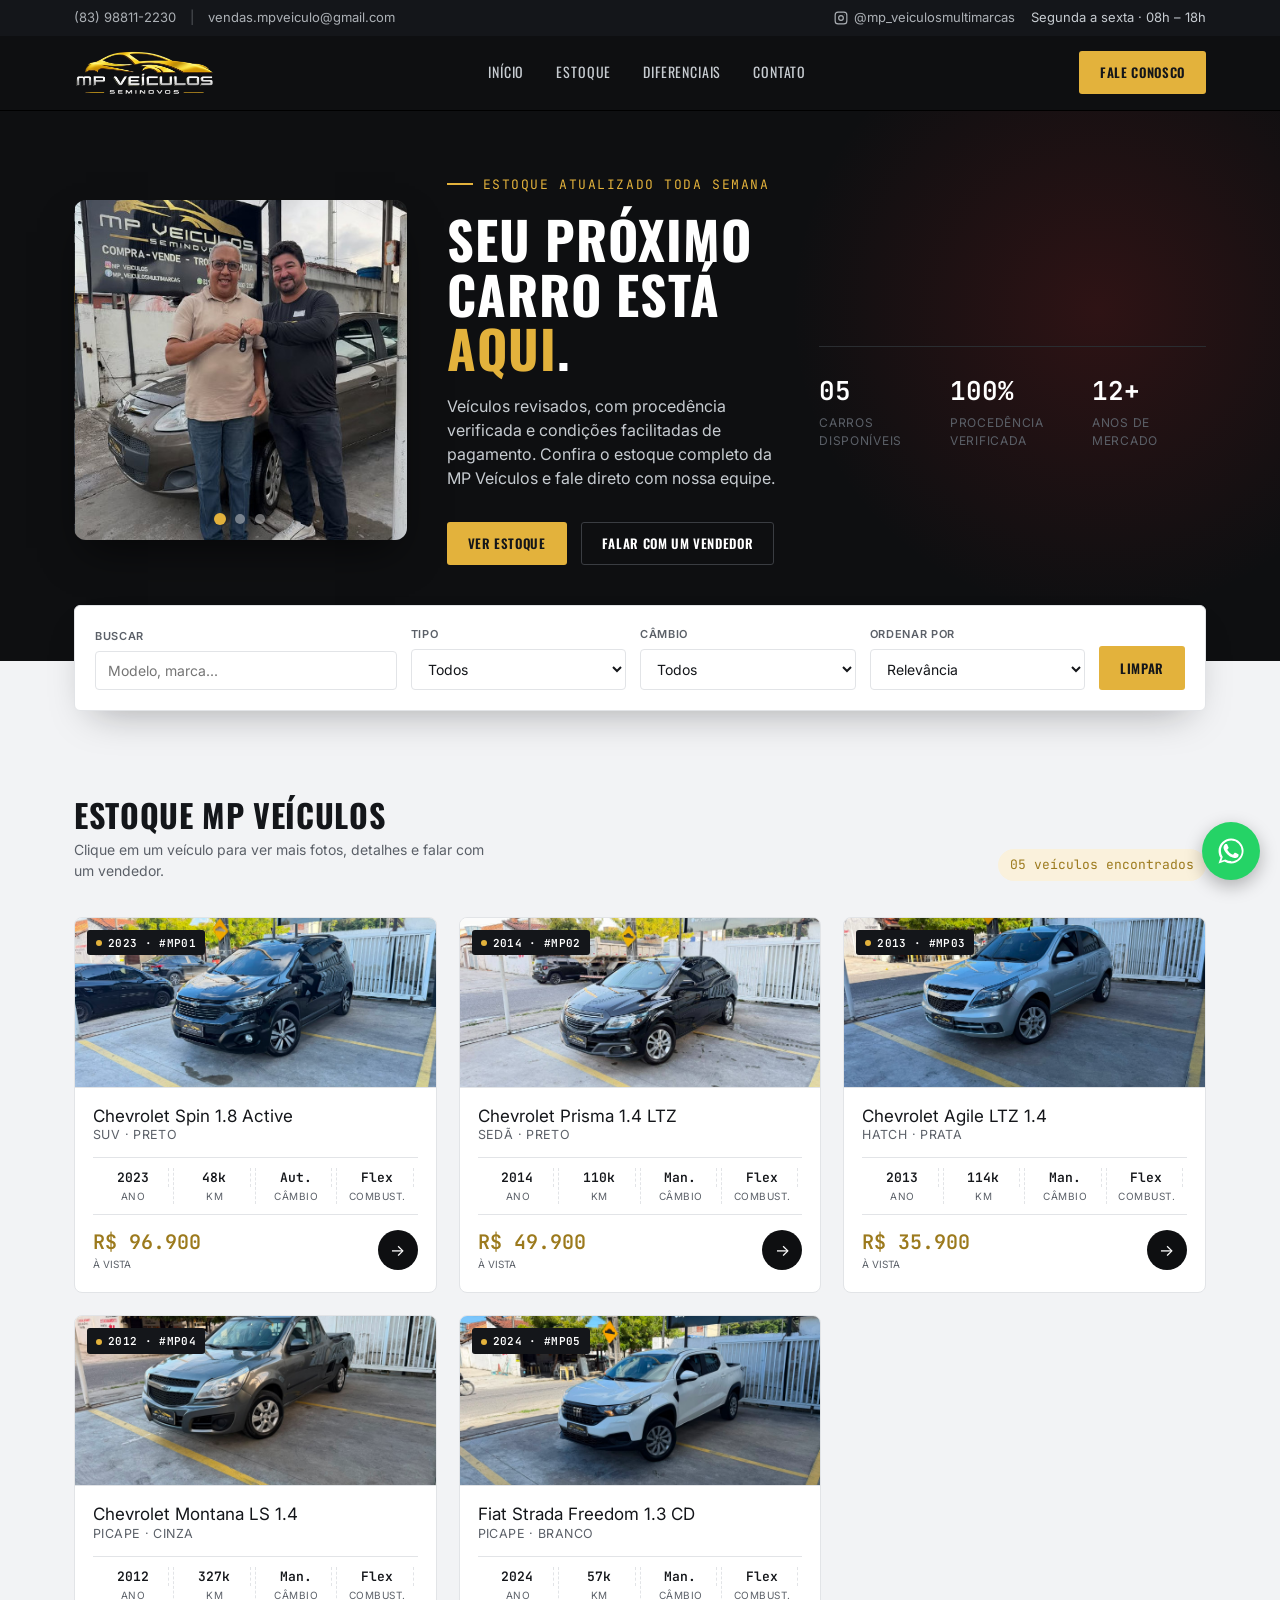
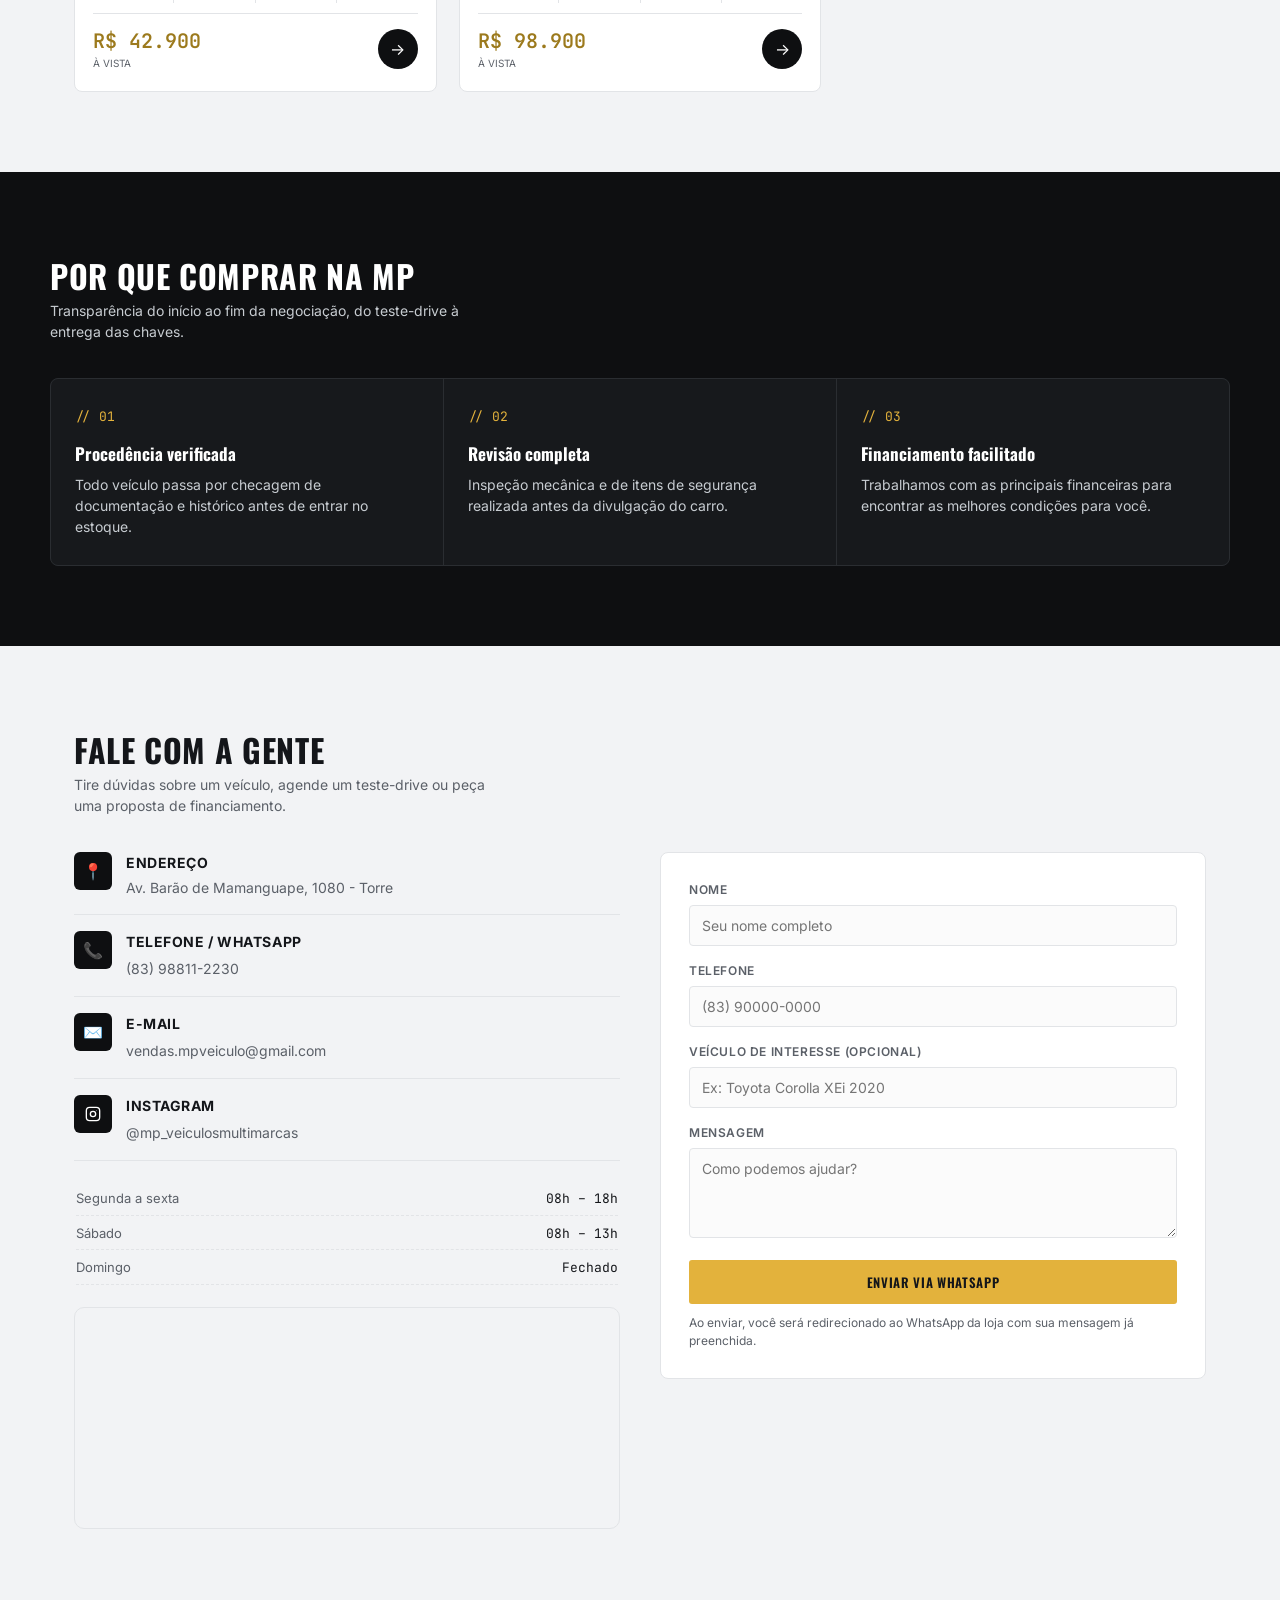
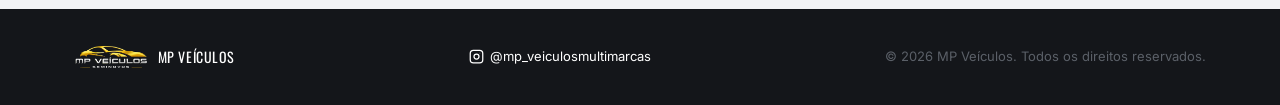
==== index.html @ f2f14b1c "Add files via upload" ====
<!DOCTYPE html>
<html lang="pt-BR">
<head>
<meta charset="UTF-8">
<meta name="viewport" content="width=device-width, initial-scale=1.0">
<title>MP Veículos — Seminovos com procedência</title>
<meta name="description" content="Catálogo de veículos seminovos da MP Veículos. Carros revisados, com procedência verificada e condições facilitadas de pagamento.">
<meta property="og:title" content="MP Veículos — Seminovos com procedência">
<meta property="og:description" content="Confira o estoque de veículos seminovos da MP Veículos e fale direto com nossa equipe.">
<meta property="og:image" content="assets/logo.jpeg">
<meta property="og:type" content="website">
<link rel="icon" type="image/png" href="assets/logo.png">
<link rel="preconnect" href="https://fonts.googleapis.com">
<link rel="preconnect" href="https://fonts.gstatic.com" crossorigin>
<link href="https://fonts.googleapis.com/css2?family=Oswald:wght@500;600;700&family=Inter:wght@400;500;600&family=JetBrains+Mono:wght@500;600&display=swap" rel="stylesheet">
<link rel="stylesheet" href="assets/css/styles.css">
</head>
<body>

<div class="topbar">
  <div class="wrap">
    <div>
      <a id="topPhone" href="#"></a>
      <span class="sep">|</span>
      <a id="topEmail" href="#"></a>
    </div>
    <div style="display:flex; align-items:center; gap:16px;">
      <a id="topInstagram" href="#" target="_blank" rel="noopener" style="display:flex; align-items:center; gap:6px;">
        <svg width="14" height="14" viewBox="0 0 24 24" fill="none" stroke="currentColor" stroke-width="2"><rect x="2" y="2" width="20" height="20" rx="5"/><circle cx="12" cy="12" r="4"/><circle cx="17.5" cy="6.5" r="0.6" fill="currentColor" stroke="none"/></svg>
        <span id="topInstagramLabel"></span>
      </a>
      <span id="topHours"></span>
    </div>
  </div>
</div>

<header>
  <div class="wrap">
    <a class="brand" href="#topo">
      <img src="assets/logo.png" alt="Logo MP Veículos">
    </a>
    <nav id="nav">
      <a href="#topo">Início</a>
      <a href="#estoque">Estoque</a>
      <a href="#diferenciais">Diferenciais</a>
      <a href="#contato">Contato</a>
    </nav>
    <div style="display:flex; align-items:center; gap:10px;">
      <a class="btn btn-primary" href="#contato">Fale conosco</a>
      <button class="menu-toggle" id="menuToggle" aria-label="Abrir menu">☰</button>
    </div>
  </div>
</header>

<section class="hero" id="topo">
  <div class="wrap">
    <div class="hero-slider">
  <div class="slider-track" id="heroSliderTrack">
    <img src="assets/js/clientes/cliente1.jpg" alt="Cliente com carro">
    <img src="assets/js/clientes/cliente2.jpg" alt="Cliente com carro">
    <img src="assets/js/clientes/cliente3.jpg" alt="Cliente com carro">
  </div>
  <div class="slider-dots" id="heroSliderDots"></div>
</div>
    <div class="hero-inner">
      <div class="eyebrow">Estoque atualizado toda semana</div>
      <h1>Seu próximo carro está <span>aqui</span>.</h1>
      <p>Veículos revisados, com procedência verificada e condições facilitadas de pagamento. Confira o estoque completo da MP Veículos e fale direto com nossa equipe.</p>
      <div class="hero-actions">
        <a class="btn btn-primary" href="#estoque">Ver estoque</a>
        <a class="btn btn-ghost" href="#contato">Falar com um vendedor</a>
      </div>
    </div>
    <div class="hero-stats">
      <div><div class="num" id="statTotal">08</div><div class="lbl">Carros disponíveis</div></div>
      <div><div class="num">100%</div><div class="lbl">Procedência verificada</div></div>
      <div><div class="num" id="statAnos">12+</div><div class="lbl">Anos de mercado</div></div>
    </div>
  </div>
</section>

<div class="wrap">
  <div class="filterbar">
    <div class="field">
      <label for="fSearch">Buscar</label>
      <input type="text" id="fSearch" placeholder="Modelo, marca...">
    </div>
    <div class="field">
      <label for="fTipo">Tipo</label>
      <select id="fTipo">
        <option value="">Todos</option>
        <option value="hatch">Hatch</option>
        <option value="sedan">Sedã</option>
        <option value="suv">SUV</option>
        <option value="picape">Picape</option>
      </select>
    </div>
    <div class="field">
      <label for="fCambio">Câmbio</label>
      <select id="fCambio">
        <option value="">Todos</option>
        <option value="Manual">Manual</option>
        <option value="Automático">Automático</option>
      </select>
    </div>
    <div class="field">
      <label for="fOrdem">Ordenar por</label>
      <select id="fOrdem">
        <option value="relevancia">Relevância</option>
        <option value="menor">Menor preço</option>
        <option value="maior">Maior preço</option>
        <option value="novo">Ano mais novo</option>
      </select>
    </div>
    <button class="btn btn-primary" id="fReset">Limpar</button>
  </div>
</div>

<section class="section" id="estoque">
  <div class="wrap">
    <div class="section-head">
      <div>
        <h2>Estoque MP Veículos</h2>
        <p>Clique em um veículo para ver mais fotos, detalhes e falar com um vendedor.</p>
      </div>
      <div class="count-tag" id="resultCount">08 veículos encontrados</div>
    </div>
    <div class="grid" id="grid"></div>
  </div>
</section>

<section class="why" id="diferenciais">
  <div class="wrap section">
    <div class="section-head">
      <div>
        <h2>Por que comprar na MP</h2>
        <p>Transparência do início ao fim da negociação, do teste-drive à entrega das chaves.</p>
      </div>
    </div>
    <div class="why-grid">
      <div class="why-item">
        <div class="idx">// 01</div>
        <h3>Procedência verificada</h3>
        <p>Todo veículo passa por checagem de documentação e histórico antes de entrar no estoque.</p>
      </div>
      <div class="why-item">
        <div class="idx">// 02</div>
        <h3>Revisão completa</h3>
        <p>Inspeção mecânica e de itens de segurança realizada antes da divulgação do carro.</p>
      </div>
      <div class="why-item">
        <div class="idx">// 03</div>
        <h3>Financiamento facilitado</h3>
        <p>Trabalhamos com as principais financeiras para encontrar as melhores condições para você.</p>
      </div>
    </div>
  </div>
</section>

<section class="section" id="contato">
  <div class="wrap">
    <div class="section-head">
      <div>
        <h2>Fale com a gente</h2>
        <p>Tire dúvidas sobre um veículo, agende um teste-drive ou peça uma proposta de financiamento.</p>
      </div>
    </div>
    <div class="contact-grid">
      <div class="contact-info">
        <div class="item">
          <div class="icon-box">📍</div>
          <div>
            <h4>Endereço</h4>
            <p id="contactAddress"></p>
          </div>
        </div>
        <div class="item">
          <div class="icon-box">📞</div>
          <div>
            <h4>Telefone / WhatsApp</h4>
            <a id="contactPhone" href="#"></a>
          </div>
        </div>
        <div class="item">
          <div class="icon-box">✉️</div>
          <div>
            <h4>E-mail</h4>
            <a id="contactEmail" href="#"></a>
          </div>
        </div>
        <div class="item">
          <div class="icon-box">
            <svg width="16" height="16" viewBox="0 0 24 24" fill="none" stroke="currentColor" stroke-width="2"><rect x="2" y="2" width="20" height="20" rx="5"/><circle cx="12" cy="12" r="4"/><circle cx="17.5" cy="6.5" r="0.6" fill="currentColor" stroke="none"/></svg>
          </div>
          <div>
            <h4>Instagram</h4>
            <a id="contactInstagram" href="#" target="_blank" rel="noopener"></a>
          </div>
        </div>
        <table class="hours-table" id="hoursTable"></table>

        <div class="map-embed">
          <iframe id="contactMap" src="" width="100%" height="220" style="border:0;" allowfullscreen="" loading="lazy" referrerpolicy="no-referrer-when-downgrade" title="Localização da MP Veículos"></iframe>
        </div>
      </div>

      <div class="form-card">
        <div class="form-row">
          <label for="cNome">Nome</label>
          <input type="text" id="cNome" placeholder="Seu nome completo">
        </div>
        <div class="form-row">
          <label for="cTelefone">Telefone</label>
          <input type="text" id="cTelefone" placeholder="(83) 90000-0000">
        </div>
        <div class="form-row">
          <label for="cInteresse">Veículo de interesse (opcional)</label>
          <input type="text" id="cInteresse" placeholder="Ex: Toyota Corolla XEi 2020">
        </div>
        <div class="form-row">
          <label for="cMensagem">Mensagem</label>
          <textarea id="cMensagem" placeholder="Como podemos ajudar?"></textarea>
        </div>
        <button class="btn btn-primary" id="sendWhats" style="width:100%; justify-content:center;">Enviar via WhatsApp</button>
        <p class="form-note">Ao enviar, você será redirecionado ao WhatsApp da loja com sua mensagem já preenchida.</p>
      </div>
    </div>
  </div>
</section>

<footer>
  <div class="wrap">
    <div class="brand-mini">
      <img src="assets/logo.png" alt="Logo MP Veículos">
      MP Veículos
    </div>
    <a id="footerInstagram" href="#" target="_blank" rel="noopener" style="display:flex; align-items:center; gap:6px; color:#fff;">
      <svg width="15" height="15" viewBox="0 0 24 24" fill="none" stroke="currentColor" stroke-width="2"><rect x="2" y="2" width="20" height="20" rx="5"/><circle cx="12" cy="12" r="4"/><circle cx="17.5" cy="6.5" r="0.6" fill="currentColor" stroke="none"/></svg>
      <span id="footerInstagramLabel"></span>
    </a>
    <div>© <span id="year"></span> MP Veículos. Todos os direitos reservados.</div>
  </div>
</footer>

<div class="modal-overlay" id="modalOverlay">
  <div class="modal">
    <div class="modal-media" id="modalMedia"></div>
    <div class="modal-thumbs" id="modalThumbs"></div>
    <div class="modal-body">
      <h3 id="modalTitle"></h3>
      <div class="card-sub" id="modalSub"></div>
      <div class="modal-specs" id="modalSpecs"></div>
      <p class="modal-desc" id="modalDesc"></p>
      <div class="modal-footer">
        <div class="price" id="modalPrice"></div>
        <a class="btn btn-primary" id="modalWhats" target="_blank" rel="noopener">Falar no WhatsApp</a>
      </div>
    </div>
  </div>
</div>

<a class="whatsapp-float" id="whatsappFloat" href="#" target="_blank" rel="noopener" aria-label="Falar no WhatsApp">
  <svg width="30" height="30" viewBox="0 0 24 24" fill="currentColor"><path d="M17.472 14.382c-.297-.149-1.758-.867-2.03-.967-.273-.099-.471-.148-.67.15-.197.297-.767.966-.94 1.164-.173.199-.347.223-.644.075-.297-.15-1.255-.463-2.39-1.475-.883-.788-1.48-1.761-1.653-2.059-.173-.297-.018-.458.13-.606.134-.133.298-.347.446-.52.149-.174.198-.298.298-.497.099-.198.05-.371-.025-.52-.075-.149-.669-1.612-.916-2.207-.242-.579-.487-.5-.669-.51-.173-.008-.371-.01-.57-.01-.198 0-.52.074-.792.372-.272.297-1.04 1.016-1.04 2.479 0 1.462 1.065 2.875 1.213 3.074.149.198 2.096 3.2 5.077 4.487.709.306 1.262.489 1.694.625.712.227 1.36.195 1.871.118.571-.085 1.758-.719 2.006-1.413.248-.694.248-1.29.173-1.414-.074-.124-.272-.198-.57-.347z"/><path d="M12.041 2.001C6.526 2.001 2.05 6.474 2.05 11.988c0 1.912.532 3.777 1.539 5.406L2 22l4.714-1.554a10.02 10.02 0 0 0 5.327 1.54h.004c5.514 0 9.99-4.474 9.99-9.988A9.926 9.926 0 0 0 19.11 4.94a9.933 9.933 0 0 0-7.069-2.939zm0 18.096h-.003a8.316 8.316 0 0 1-4.243-1.163l-.304-.181-3.156 1.042 1.06-3.077-.198-.315a8.303 8.303 0 0 1-1.273-4.415c0-4.593 3.738-8.328 8.334-8.328a8.28 8.28 0 0 1 5.892 2.442 8.278 8.278 0 0 1 2.437 5.893c-.001 4.593-3.739 8.328-8.336 8.328z"/></svg>
</a>

<script src="assets/js/config.js"></script>
<script src="assets/js/vehicles.js"></script>
<script src="assets/js/main.js"></script>
</body>
</html>
---- assets/css/styles.css ----
:root{
  --onyx:#0e0f11;
  --onyx-2:#17191c;
  --paper:#f2f3f5;
  --card:#ffffff;
  --chrome:#c7ccd1;
  --chrome-line:#e2e4e7;
  --graphite:#5b6068;
  --gold:#e3b23c;
  --gold-dark:#c89526;
  --gold-deep:#9c7a1d;
  --ink:#14161a;
}
*{box-sizing:border-box; margin:0; padding:0;}
html{scroll-behavior:smooth;}
body{
  font-family:'Inter', sans-serif;
  background:var(--paper);
  color:var(--ink);
  line-height:1.5;
}
h1,h2,h3, .display{
  font-family:'Oswald', sans-serif;
  text-transform:uppercase;
  letter-spacing:0.02em;
}
.mono{
  font-family:'JetBrains Mono', monospace;
  font-variant-numeric: tabular-nums;
}
a{color:inherit; text-decoration:none;}
img{display:block; max-width:100%;}
.wrap{max-width:1180px; margin:0 auto; padding:0 24px;}

/* ---------- TOPBAR ---------- */
.topbar{
  background:var(--ink);
  color:var(--chrome);
  font-size:13px;
}
.topbar .wrap{
  display:flex; justify-content:space-between; align-items:center;
  padding-top:8px; padding-bottom:8px; gap:16px; flex-wrap:wrap;
}
.topbar a{color:var(--chrome); opacity:0.85;}
.topbar a:hover{opacity:1; color:#fff;}
.topbar .sep{opacity:0.35; margin:0 10px;}

/* ---------- HEADER ---------- */
header{
  background:var(--onyx);
  position:sticky; top:0; z-index:50;
  border-bottom:1px solid #000;
}
header .wrap{
  display:flex; align-items:center; justify-content:space-between;
  padding-top:14px; padding-bottom:14px;
}
.brand{display:flex; align-items:center; gap:12px;}
.brand img{height:46px; width:auto;}
nav{display:flex; align-items:center; gap:28px;}
nav a{
  color:var(--chrome);
  font-family:'Oswald', sans-serif;
  font-size:14px;
  letter-spacing:0.06em;
  text-transform:uppercase;
  padding:6px 2px;
  border-bottom:2px solid transparent;
  transition:border-color .15s, color .15s;
}
nav a:hover{color:#fff; border-color:var(--gold);}
.btn{
  display:inline-flex; align-items:center; gap:8px;
  font-family:'Oswald', sans-serif;
  text-transform:uppercase; letter-spacing:0.05em;
  font-size:13px; font-weight:600;
  padding:11px 20px;
  border-radius:3px;
  cursor:pointer;
  border:1px solid transparent;
  transition:transform .1s ease, background .15s;
}
.btn:active{transform:scale(0.98);}
.btn-primary{background:var(--gold); color:var(--ink);}
.btn-primary:hover{background:var(--gold-dark);}
.btn-ghost{background:transparent; color:#fff; border-color:#3a3d42;}
.btn-ghost:hover{border-color:#6a6f76;}
.menu-toggle{display:none; background:none; border:none; color:#fff; font-size:24px; cursor:pointer;}

/* ---------- HERO ---------- */
.hero{
  background:var(--onyx);
  color:#fff;
  position:relative;
  padding:64px 0 96px;
  overflow:hidden;
}
.hero::after{
  content:"";
  position:absolute; right:-10%; top:-20%;
  width:620px; height:620px;
  border-radius:50%;
  background:radial-gradient(circle, rgba(214,40,40,0.16), transparent 70%);
  pointer-events:none;
}
.hero-inner{position:relative; z-index:1; max-width:640px;}
.eyebrow{
  font-family:'JetBrains Mono', monospace;
  color:var(--gold);
  font-size:13px; letter-spacing:0.12em;
  text-transform:uppercase;
  display:flex; align-items:center; gap:10px;
  margin-bottom:18px;
}
.eyebrow::before{content:""; width:26px; height:2px; background:var(--gold); display:inline-block;}
.hero h1{
  font-size:52px; line-height:1.05; font-weight:700;
  margin-bottom:18px;
}
.hero h1 span{color:var(--gold);}
.hero p{
  color:var(--chrome);
  font-size:16px; max-width:480px; margin-bottom:32px;
}
.hero-actions{display:flex; gap:14px; flex-wrap:wrap;}

.hero-stats{
  display:flex; gap:0; margin-top:56px;
  border-top:1px solid #2a2d31;
  padding-top:24px;
  max-width:640px;
  position:relative; z-index:1;
}
.hero-stats div{flex:1; padding-right:24px;}
.hero-stats .num{
  font-family:'JetBrains Mono', monospace;
  font-size:26px; font-weight:600; color:#fff;
}
.hero-stats .lbl{font-size:12px; color:var(--graphite); text-transform:uppercase; letter-spacing:0.06em; margin-top:4px;}

/* ---------- FILTER BAR ---------- */
.filterbar{
  background:var(--card);
  border:1px solid var(--chrome-line);
  border-radius:6px;
  box-shadow:0 18px 40px -18px rgba(14,15,17,0.35);
  padding:20px;
  margin-top:-56px;
  position:relative; z-index:2;
  display:grid;
  grid-template-columns:1.4fr 1fr 1fr 1fr auto;
  gap:14px;
  align-items:end;
}
.field label{
  display:block; font-size:11px; text-transform:uppercase; letter-spacing:0.06em;
  color:var(--graphite); margin-bottom:6px; font-weight:600;
}
.field select, .field input{
  width:100%; padding:10px 12px;
  border:1px solid var(--chrome-line);
  border-radius:4px;
  font-family:'Inter', sans-serif;
  font-size:14px;
  background:#fff;
  color:var(--ink);
}
.field select:focus, .field input:focus{outline:2px solid var(--gold); outline-offset:1px;}

/* ---------- SECTION HEADERS ---------- */
.section{padding:80px 0;}
.section-head{
  display:flex; justify-content:space-between; align-items:flex-end;
  margin-bottom:36px; gap:20px; flex-wrap:wrap;
}
.section-head h2{font-size:32px; color:var(--ink);}
.section-head p{color:var(--graphite); font-size:14px; max-width:420px;}
.count-tag{
  font-family:'JetBrains Mono', monospace;
  font-size:13px; color:var(--gold-deep);
  background:#faf1dc; padding:6px 12px; border-radius:20px;
  white-space:nowrap;
}

/* ---------- CATALOG GRID ---------- */
.grid{
  display:grid;
  grid-template-columns:repeat(3, 1fr);
  gap:22px;
}
.card{
  background:var(--card);
  border:1px solid var(--chrome-line);
  border-radius:8px;
  overflow:hidden;
  transition:box-shadow .15s, transform .15s;
  display:flex; flex-direction:column;
  cursor:pointer;
}
.card:hover{box-shadow:0 16px 32px -18px rgba(14,15,17,0.28); transform:translateY(-3px);}
.card-media{
  position:relative;
  background:linear-gradient(180deg,#eceef0,#dfe2e5);
  height:170px;
  display:flex; align-items:center; justify-content:center;
  border-bottom:1px solid var(--chrome-line);
  overflow:hidden;
}
.card-media svg{width:82%; height:auto;}
.card-media img{width:100%; height:100%; object-fit:cover;}
.tag{
  position:absolute; top:12px; left:12px;
  background:var(--ink); color:#fff;
  font-family:'JetBrains Mono', monospace;
  font-size:11px; font-weight:600;
  padding:5px 9px 4px;
  border-radius:3px;
  display:flex; align-items:center; gap:6px;
  letter-spacing:0.03em;
  z-index:1;
}
.tag::before{content:""; width:6px; height:6px; border-radius:50%; background:var(--gold); display:inline-block;}
.card-body{padding:18px 18px 20px; display:flex; flex-direction:column; gap:12px; flex:1;}
.card-title{font-size:17px; color:var(--ink); line-height:1.2;}
.card-sub{font-size:12.5px; color:var(--graphite); text-transform:uppercase; letter-spacing:0.03em;}
.specs{
  display:flex; border-top:1px solid var(--chrome-line); border-bottom:1px solid var(--chrome-line);
  padding:10px 0;
}
.specs div{
  flex:1; text-align:center;
  border-right:1px dashed var(--chrome-line);
  padding:0 4px;
}
.specs div:last-child{border-right:none;}
.specs .v{font-family:'JetBrains Mono', monospace; font-size:13px; font-weight:600; color:var(--ink);}
.specs .k{font-size:10px; color:var(--graphite); text-transform:uppercase; letter-spacing:0.05em; margin-top:2px;}
.card-footer{display:flex; align-items:center; justify-content:space-between; margin-top:auto;}
.price{font-family:'JetBrains Mono', monospace; font-size:20px; font-weight:600; color:var(--gold-deep);}
.price small{display:block; font-family:'Inter',sans-serif; font-size:10px; color:var(--graphite); font-weight:400; text-transform:uppercase;}
.card-cta{
  display:flex; align-items:center; justify-content:center;
  width:40px; height:40px; border-radius:50%;
  background:var(--onyx); color:#fff;
  font-size:16px;
}
.card:hover .card-cta{background:var(--gold); color:var(--ink);}
.empty-msg{
  grid-column:1/-1;
  text-align:center;
  padding:60px 20px;
  color:var(--graphite);
  font-size:14px;
  background:#fff;
  border:1px dashed var(--chrome-line);
  border-radius:8px;
}

/* ---------- WHY US ---------- */
.why{background:var(--onyx); color:#fff;}
.why .section-head h2, .why .section-head p{color:#fff;}
.why .section-head p{color:var(--chrome);}
.why-grid{display:grid; grid-template-columns:repeat(3,1fr); gap:1px; background:#2a2d31; border:1px solid #2a2d31; border-radius:8px; overflow:hidden;}
.why-item{background:var(--onyx-2); padding:28px 24px;}
.why-item .idx{font-family:'JetBrains Mono', monospace; color:var(--gold); font-size:13px; margin-bottom:14px;}
.why-item h3{font-size:17px; color:#fff; margin-bottom:8px; text-transform:none; letter-spacing:0;}
.why-item p{font-size:14px; color:var(--chrome);}

/* ---------- CONTACT ---------- */
.contact-grid{display:grid; grid-template-columns:1fr 1fr; gap:40px; align-items:start;}
.contact-info .item{display:flex; gap:14px; padding:16px 0; border-bottom:1px solid var(--chrome-line);}
.contact-info .item:first-child{padding-top:0;}
.icon-box{
  width:38px; height:38px; border-radius:6px; background:var(--onyx); color:#fff;
  display:flex; align-items:center; justify-content:center; flex-shrink:0; font-size:16px;
}
.contact-info h4{font-size:14px; text-transform:uppercase; letter-spacing:0.04em; margin-bottom:4px;}
.contact-info p, .contact-info a{font-size:14px; color:var(--graphite);}
.contact-info a:hover{color:var(--gold-deep);}
.hours-table{width:100%; margin-top:20px; font-size:13px;}
.hours-table td{padding:6px 0; border-bottom:1px dashed var(--chrome-line); color:var(--graphite);}
.hours-table td:last-child{text-align:right; font-family:'JetBrains Mono', monospace; color:var(--ink);}

/* ---------- MAPA (CONTATO) ---------- */
.map-embed{
  margin-top:20px;
  border-radius:10px;
  overflow:hidden;
  border:1px solid var(--chrome-line);
  line-height:0;
}
.map-embed iframe{display:block; width:100%; filter:grayscale(0.15) contrast(1.02);}

/* ---------- BOTÃO FLUTUANTE WHATSAPP ---------- */
.whatsapp-float{
  position:fixed;
  right:20px;
  bottom:20px;
  width:58px;
  height:58px;
  background:#25D366;
  color:#fff;
  border-radius:50%;
  display:flex;
  align-items:center;
  justify-content:center;
  box-shadow:0 6px 18px rgba(0,0,0,0.28);
  z-index:999;
  transition:transform 0.2s ease, box-shadow 0.2s ease;
}
.whatsapp-float:hover{
  transform:scale(1.08);
  box-shadow:0 8px 22px rgba(0,0,0,0.34);
}
.whatsapp-float::before{
  content:"";
  position:absolute;
  inset:0;
  border-radius:50%;
  box-shadow:0 0 0 0 rgba(37,211,102,0.55);
  animation:whatsappPulse 2.2s infinite;
}
@keyframes whatsappPulse{
  0%{box-shadow:0 0 0 0 rgba(37,211,102,0.55);}
  70%{box-shadow:0 0 0 14px rgba(37,211,102,0);}
  100%{box-shadow:0 0 0 0 rgba(37,211,102,0);}
}
@media (max-width:640px){
  .whatsapp-float{right:14px; bottom:14px; width:52px; height:52px;}
}

.form-card{background:#fff; border:1px solid var(--chrome-line); border-radius:8px; padding:28px;}
.form-row{margin-bottom:16px;}
.form-row label{display:block; font-size:12px; text-transform:uppercase; letter-spacing:0.05em; color:var(--graphite); margin-bottom:6px; font-weight:600;}
.form-row input, .form-row select, .form-row textarea{
  width:100%; padding:11px 12px; border:1px solid var(--chrome-line); border-radius:4px;
  font-family:'Inter', sans-serif; font-size:14px; background:#fbfbfb;
}
.form-row textarea{resize:vertical; min-height:90px;}
.form-row input:focus, .form-row select:focus, .form-row textarea:focus{outline:2px solid var(--gold); outline-offset:1px; background:#fff;}
.form-note{font-size:12px; color:var(--graphite); margin-top:10px;}

/* ---------- FOOTER ---------- */
footer{background:var(--ink); color:var(--graphite); padding:36px 0; font-size:13px;}
footer .wrap{display:flex; justify-content:space-between; align-items:center; flex-wrap:wrap; gap:12px;}
footer .brand-mini{display:flex; align-items:center; gap:10px; color:#fff; font-family:'Oswald',sans-serif; text-transform:uppercase; letter-spacing:0.04em; font-size:14px;}
footer .brand-mini img{height:24px; width:auto;}

/* ---------- MODAL ---------- */
.modal-overlay{
  display:none; position:fixed; inset:0; background:rgba(14,15,17,0.72);
  z-index:100; align-items:center; justify-content:center; padding:20px;
}
.modal-overlay.open{display:flex;}
.modal{
  background:#fff; border-radius:10px; max-width:560px; width:100%;
  max-height:88vh; overflow-y:auto;
}
.modal-media{background:linear-gradient(180deg,#eceef0,#dfe2e5); height:260px; display:flex; align-items:center; justify-content:center; position:relative; overflow:hidden;}
.modal-media svg{width:70%;}
.modal-media img{width:100%; height:100%; object-fit:cover;}
.modal-close{
  position:absolute; top:14px; right:14px; width:34px; height:34px; border-radius:50%;
  background:rgba(14,15,17,0.85); color:#fff; border:none; font-size:18px; cursor:pointer;
  z-index:2;
}
.modal-thumbs{display:flex; gap:8px; padding:14px 26px 0;}
.modal-thumbs img{
  width:56px; height:44px; object-fit:cover; border-radius:4px; cursor:pointer;
  border:2px solid transparent; opacity:0.7;
}
.modal-thumbs img.active{border-color:var(--gold); opacity:1;}
.modal-body{padding:26px;}
.modal-body h3{font-size:22px; margin-bottom:4px;}
.modal-body .card-sub{margin-bottom:18px;}
.modal-specs{display:grid; grid-template-columns:repeat(4,1fr); gap:10px; margin-bottom:20px;}
.modal-specs div{background:var(--paper); border-radius:6px; padding:10px 8px; text-align:center;}
.modal-specs .v{font-family:'JetBrains Mono', monospace; font-weight:600; font-size:13px;}
.modal-specs .k{font-size:10px; color:var(--graphite); text-transform:uppercase; margin-top:2px;}
.modal-desc{font-size:14px; color:var(--graphite); margin-bottom:22px;}
.modal-footer{display:flex; align-items:center; justify-content:space-between; gap:14px;}

/* ---------- RESPONSIVE ---------- */
@media (max-width:900px){
  .grid{grid-template-columns:repeat(2,1fr);}
  .filterbar{grid-template-columns:1fr 1fr; margin-top:24px;}
  .hero{padding-bottom:56px;}
  .hero h1{font-size:38px;}
  .why-grid{grid-template-columns:1fr;}
  .contact-grid{grid-template-columns:1fr;}
}
@media (max-width:640px){
  nav{
    position:fixed; top:73px; left:0; right:0; background:var(--onyx);
    flex-direction:column; align-items:flex-start; padding:20px 24px;
    border-top:1px solid #2a2d31; gap:18px; display:none;
  }
  nav.open{display:flex;}
  .menu-toggle{display:block;}
  header .btn-primary{display:none;}
  .grid{grid-template-columns:1fr;}
  .filterbar{grid-template-columns:1fr;}
  .hero h1{font-size:30px;}
  .hero-stats{flex-wrap:wrap; gap:20px;}
  .hero-stats div{flex:1 1 40%; padding-right:0;}
  .modal-specs{grid-template-columns:repeat(2,1fr);}
}

.hero .wrap {
  display: flex;
  align-items: center;
  gap: 40px;
  position: relative;
  z-index: 1;
}

.hero-inner {
  flex: 1 1 50%;
  max-width: 640px;
}

.hero-slider {
  flex: 1 1 50%;
  position: relative;
  overflow: hidden;
  border-radius: 12px;
  box-shadow: 0 20px 40px -12px rgba(0,0,0,0.6);
  height: 340px;
  background: #1a1c1f;
}

.slider-track {
  display: flex;
  transition: transform 0.6s cubic-bezier(0.25, 0.46, 0.45, 0.94);
  height: 100%;
  width: 100%;
}

.slider-track img {
  flex: 0 0 100%;
  height: 100%;
  object-fit: cover;
  display: block;
}

.slider-dots {
  position: absolute;
  bottom: 16px;
  left: 50%;
  transform: translateX(-50%);
  display: flex;
  gap: 10px;
  z-index: 3;
}

.slider-dots .dot {
  width: 10px;
  height: 10px;
  border-radius: 50%;
  background: rgba(255,255,255,0.4);
  cursor: pointer;
  transition: background 0.3s, transform 0.2s;
}

.slider-dots .dot.active {
  background: var(--gold);
  transform: scale(1.2);
}

@media (max-width: 900px) {
  .hero .wrap {
    flex-direction: column;
  }
  .hero-inner {
    max-width: 100%;
  }
  .hero-slider {
    width: 100%;
    height: 220px;
  }
}

/* ===== NOVO ESTILO PARA AS SETAS DO MODAL ===== */

.modal-media {
  position: relative;
  background: linear-gradient(180deg, #eceef0, #dfe2e5);
  height: 260px;
  display: flex;
  align-items: center;
  justify-content: center;
  overflow: hidden;
}

/* Botão de fechar (mantido) */
.modal-close {
  position: absolute;
  top: 14px;
  right: 14px;
  width: 34px;
  height: 34px;
  border-radius: 50%;
  background: rgba(14, 15, 17, 0.85);
  color: #fff;
  border: none;
  font-size: 18px;
  cursor: pointer;
  z-index: 6;
}

/* Contador de fotos (superior direito) */
.modal-photo-count {
  position: absolute;
  top: 16px;
  right: 60px;
  background: rgba(0,0,0,0.6);
  color: #fff;
  font-family: 'JetBrains Mono', monospace;
  font-size: 13px;
  padding: 4px 12px;
  border-radius: 20px;
  z-index: 6;
  backdrop-filter: blur(4px);
  display: none; /* será exibido via JS quando houver >1 foto */
}

/* Container das setas (inferior central) */
.modal-nav-bottom {
  position: absolute;
  bottom: 20px;
  left: 50%;
  transform: translateX(-50%);
  display: flex;
  gap: 24px;
  background: rgba(0, 0, 0, 0.55);
  padding: 6px 18px;
  border-radius: 40px;
  backdrop-filter: blur(6px);
  z-index: 6;
  align-items: center;
  justify-content: center;
  transition: opacity 0.3s;
}

.modal-nav-bottom.hidden {
  display: none;
}

.modal-nav-bottom button {
  background: transparent;
  border: none;
  color: #fff;
  font-size: 26px;
  cursor: pointer;
  padding: 0 6px;
  line-height: 1;
  transition: transform 0.15s, color 0.15s;
  font-weight: 300;
}

.modal-nav-bottom button:hover {
  transform: scale(1.25);
  color: var(--gold);
}

/* Ajuste da imagem principal dentro do modal */
.modal-media img.modal-main-img {
  width: 100%;
  height: 100%;
  object-fit: cover;
}

/* Responsivo: em telas pequenas, ajustar tamanho */
@media (max-width: 640px) {
  .modal-media {
    height: 200px;
  }
  .modal-nav-bottom {
    gap: 16px;
    padding: 4px 14px;
  }
  .modal-nav-bottom button {
    font-size: 20px;
  }
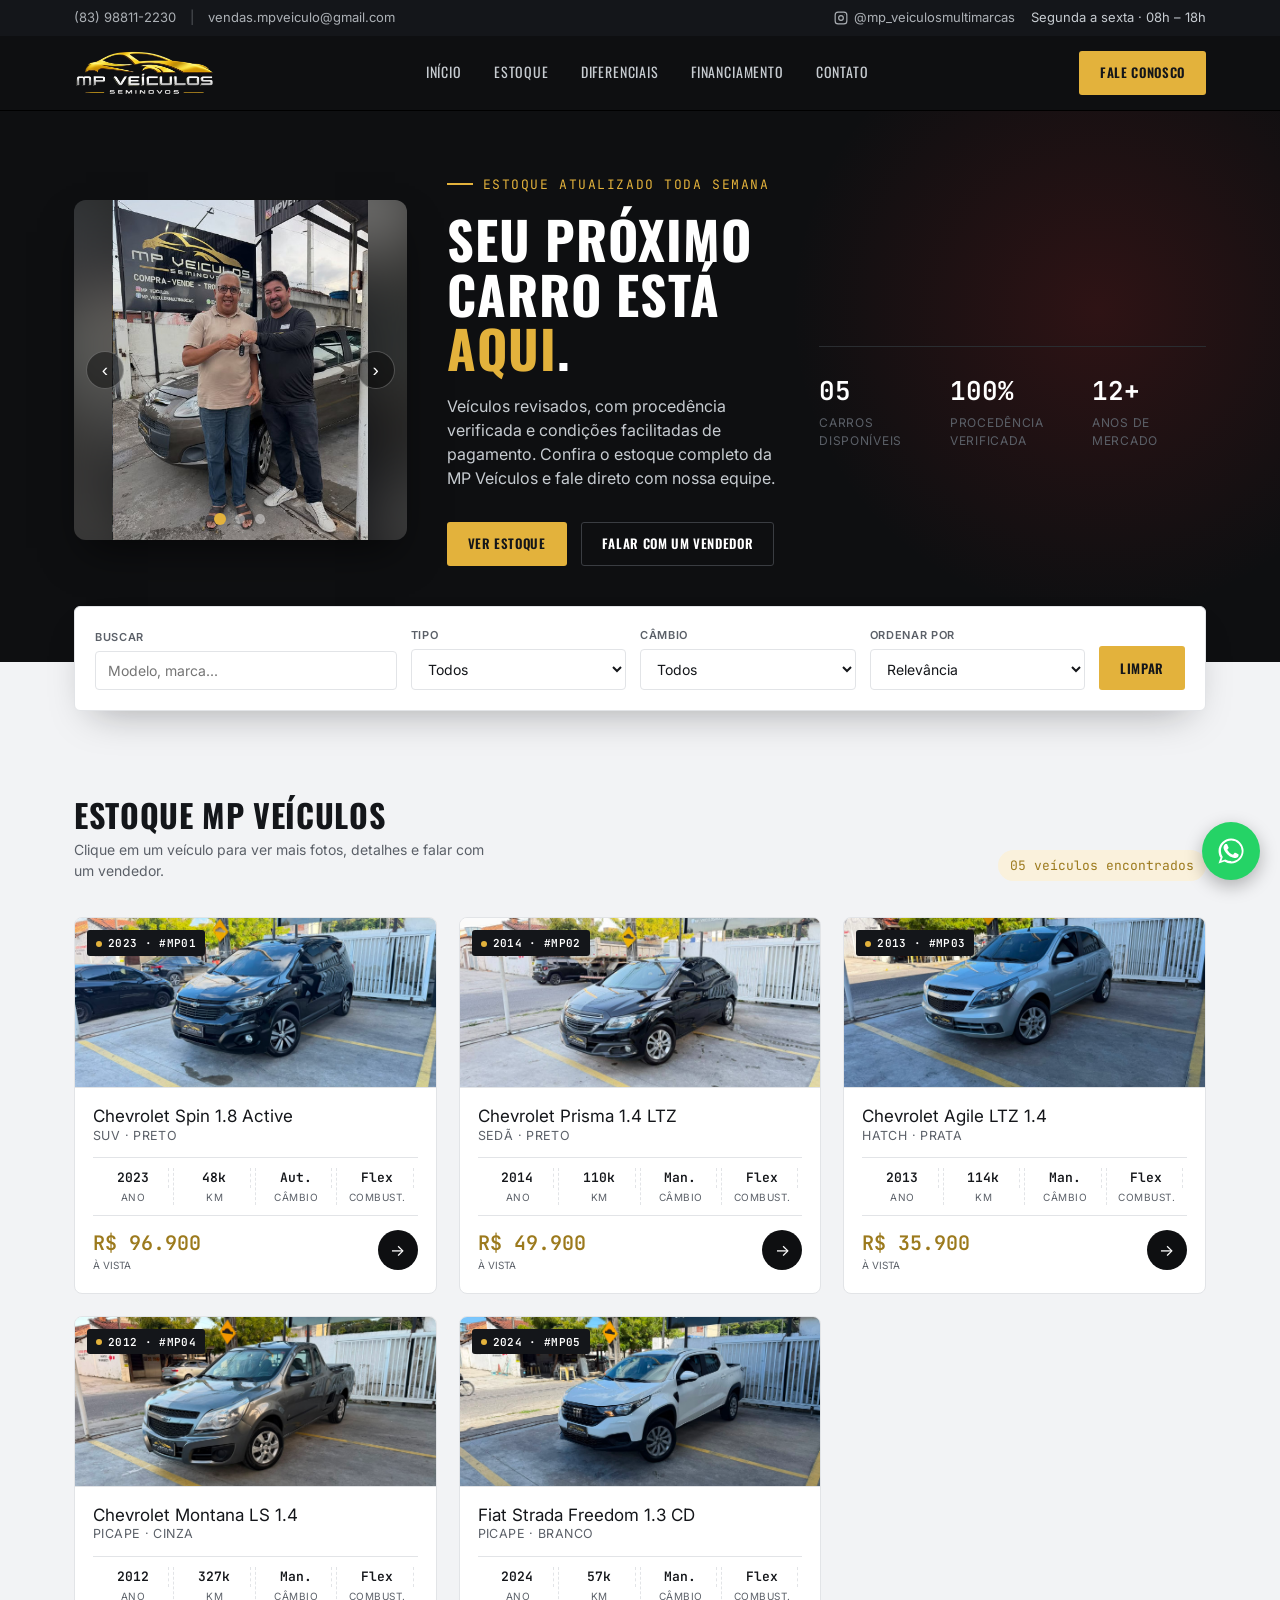
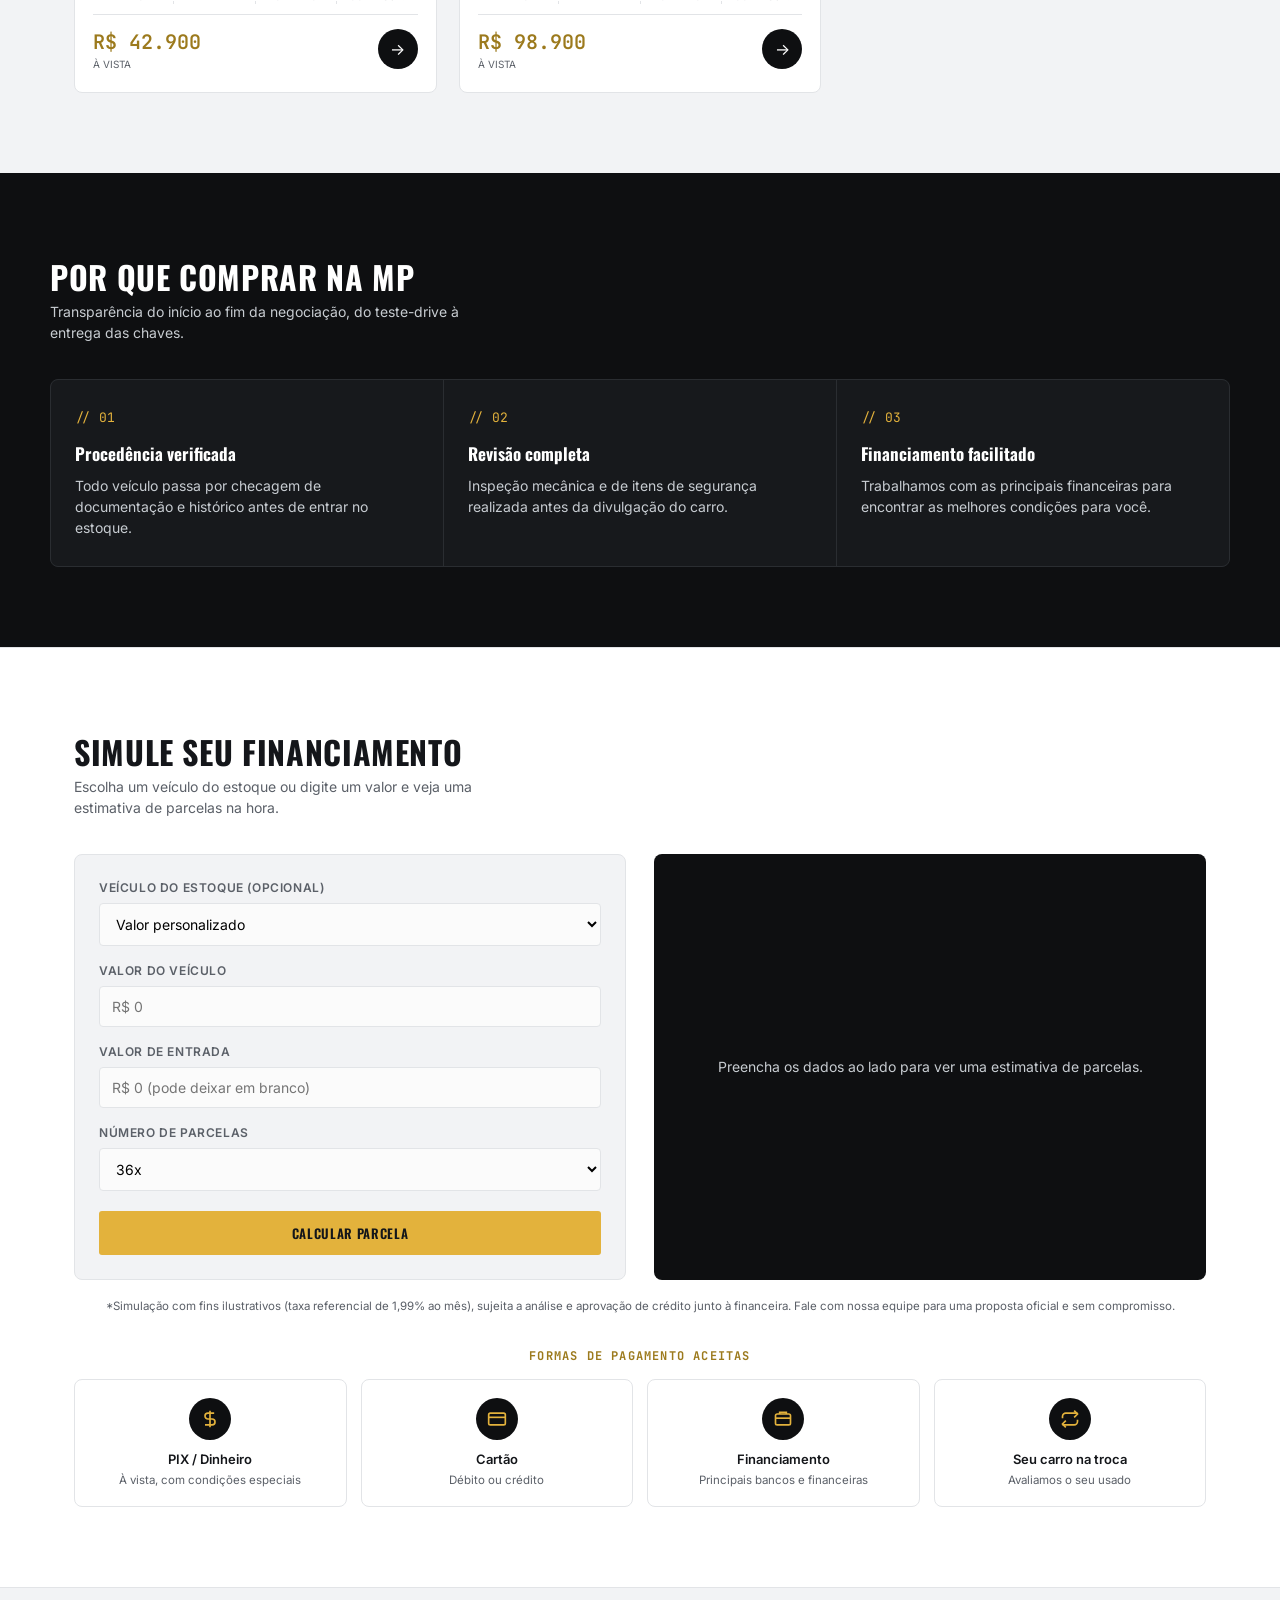
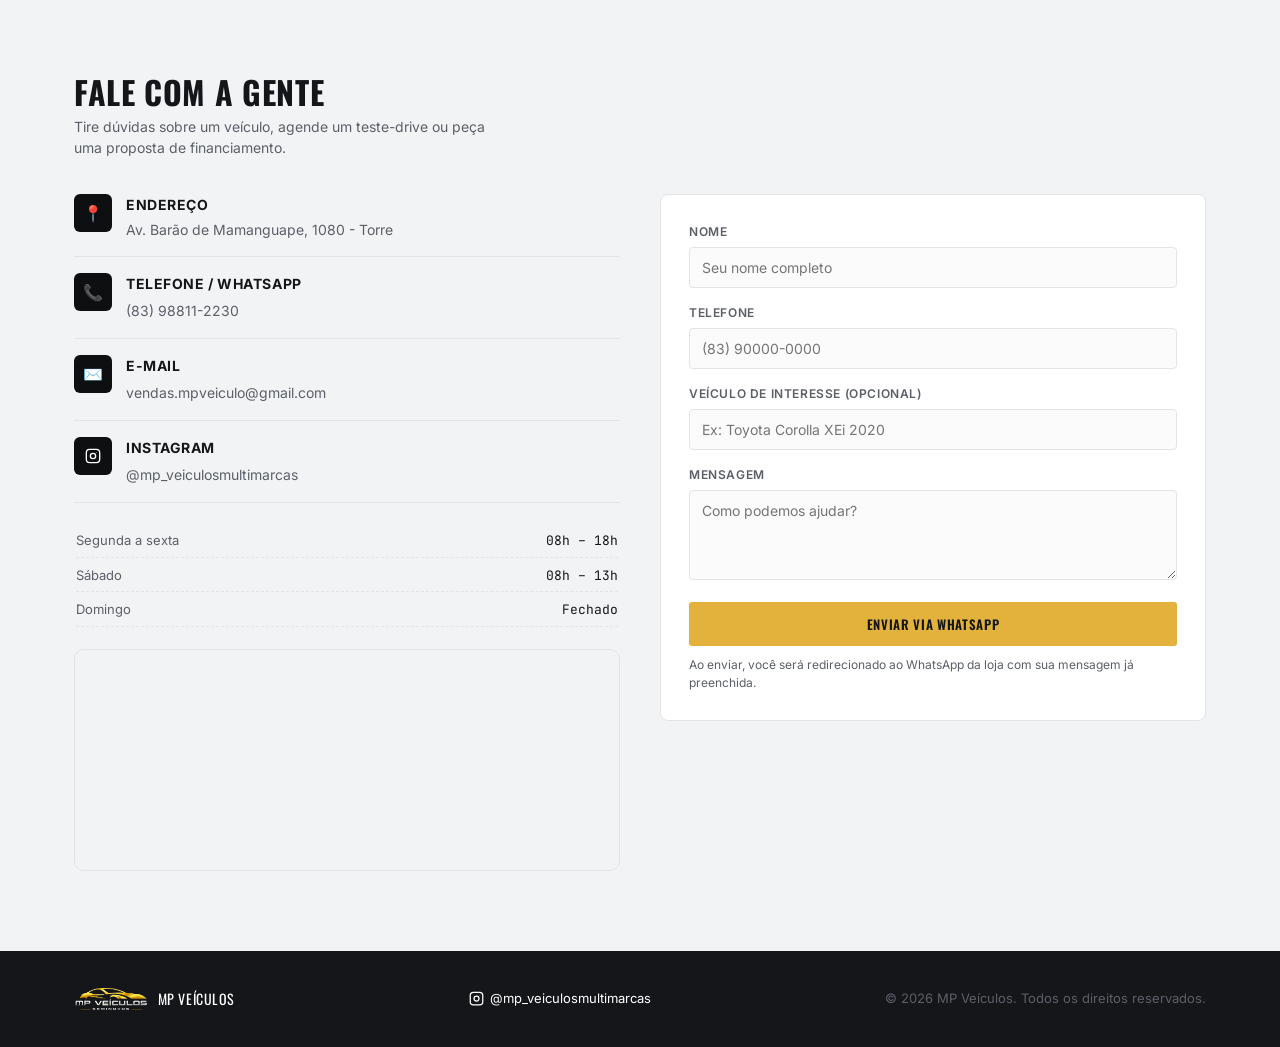
==== commit 95b0cca9: "Add files via upload" ====
--- a/index.html
+++ b/index.html
@@ -43,6 +43,7 @@
       <a href="#topo">Início</a>
       <a href="#estoque">Estoque</a>
       <a href="#diferenciais">Diferenciais</a>
+      <a href="#simulador">Financiamento</a>
       <a href="#contato">Contato</a>
     </nav>
     <div style="display:flex; align-items:center; gap:10px;">
@@ -55,11 +56,9 @@
 <section class="hero" id="topo">
   <div class="wrap">
     <div class="hero-slider">
-  <div class="slider-track" id="heroSliderTrack">
-    <img src="assets/js/clientes/cliente1.jpg" alt="Cliente com carro">
-    <img src="assets/js/clientes/cliente2.jpg" alt="Cliente com carro">
-    <img src="assets/js/clientes/cliente3.jpg" alt="Cliente com carro">
-  </div>
+  <div class="slider-track" id="heroSliderTrack"></div>
+  <button class="slider-arrow prev" id="heroPrev" aria-label="Foto anterior">‹</button>
+  <button class="slider-arrow next" id="heroNext" aria-label="Próxima foto">›</button>
   <div class="slider-dots" id="heroSliderDots"></div>
 </div>
     <div class="hero-inner">
@@ -157,6 +156,76 @@
   </div>
 </section>
 
+<section class="section simulator-section" id="simulador">
+  <div class="wrap">
+    <div class="section-head">
+      <div>
+        <h2>Simule seu financiamento</h2>
+        <p>Escolha um veículo do estoque ou digite um valor e veja uma estimativa de parcelas na hora.</p>
+      </div>
+    </div>
+    <div class="simulator-grid">
+      <div class="simulator-card">
+        <div class="form-row">
+          <label for="simVeiculo">Veículo do estoque (opcional)</label>
+          <select id="simVeiculo">
+            <option value="">Valor personalizado</option>
+          </select>
+        </div>
+        <div class="form-row">
+          <label for="simValor">Valor do veículo</label>
+          <input type="text" id="simValor" inputmode="numeric" placeholder="R$ 0">
+        </div>
+        <div class="form-row">
+          <label for="simEntrada">Valor de entrada</label>
+          <input type="text" id="simEntrada" inputmode="numeric" placeholder="R$ 0 (pode deixar em branco)">
+        </div>
+        <div class="form-row">
+          <label for="simParcelas">Número de parcelas</label>
+          <select id="simParcelas">
+            <option value="12">12x</option>
+            <option value="24">24x</option>
+            <option value="36" selected>36x</option>
+            <option value="48">48x</option>
+            <option value="60">60x</option>
+          </select>
+        </div>
+        <button class="btn btn-primary" id="simCalcular" style="width:100%; justify-content:center;">Calcular parcela</button>
+      </div>
+      <div class="simulator-result" id="simResult">
+        <div class="sim-placeholder">Preencha os dados ao lado para ver uma estimativa de parcelas.</div>
+      </div>
+    </div>
+    <p class="sim-disclaimer">*Simulação com fins ilustrativos (taxa referencial de 1,99% ao mês), sujeita a análise e aprovação de crédito junto à financeira. Fale com nossa equipe para uma proposta oficial e sem compromisso.</p>
+
+    <div class="payment-methods">
+      <h3>Formas de pagamento aceitas</h3>
+      <div class="payment-grid">
+        <div class="payment-card">
+          <div class="picon"><svg width="20" height="20" viewBox="0 0 24 24" fill="none" stroke="currentColor" stroke-width="2"><path d="M12 2v20M17 5H9.5a3.5 3.5 0 0 0 0 7h5a3.5 3.5 0 0 1 0 7H6"/></svg></div>
+          <div class="pname">PIX / Dinheiro</div>
+          <div class="pdesc">À vista, com condições especiais</div>
+        </div>
+        <div class="payment-card">
+          <div class="picon"><svg width="20" height="20" viewBox="0 0 24 24" fill="none" stroke="currentColor" stroke-width="2"><rect x="2" y="5" width="20" height="14" rx="2"/><line x1="2" y1="10" x2="22" y2="10"/></svg></div>
+          <div class="pname">Cartão</div>
+          <div class="pdesc">Débito ou crédito</div>
+        </div>
+        <div class="payment-card">
+          <div class="picon"><svg width="20" height="20" viewBox="0 0 24 24" fill="none" stroke="currentColor" stroke-width="2"><rect x="3" y="6" width="18" height="13" rx="2"/><path d="M8 6V4h8v2"/><line x1="3" y1="11" x2="21" y2="11"/></svg></div>
+          <div class="pname">Financiamento</div>
+          <div class="pdesc">Principais bancos e financeiras</div>
+        </div>
+        <div class="payment-card">
+          <div class="picon"><svg width="20" height="20" viewBox="0 0 24 24" fill="none" stroke="currentColor" stroke-width="2"><path d="M17 2l4 4-4 4"/><path d="M3 11V9a4 4 0 0 1 4-4h14"/><path d="M7 22l-4-4 4-4"/><path d="M21 13v2a4 4 0 0 1-4 4H3"/></svg></div>
+          <div class="pname">Seu carro na troca</div>
+          <div class="pdesc">Avaliamos o seu usado</div>
+        </div>
+      </div>
+    </div>
+  </div>
+</section>
+
 <section class="section" id="contato">
   <div class="wrap">
     <div class="section-head">
@@ -250,12 +319,27 @@
       <h3 id="modalTitle"></h3>
       <div class="card-sub" id="modalSub"></div>
       <div class="modal-specs" id="modalSpecs"></div>
-      <p class="modal-desc" id="modalDesc"></p>
+      <div class="modal-highlights" id="modalHighlights"></div>
+      <div class="modal-desc-wrap">
+        <h4>Sobre este veículo</h4>
+        <p class="modal-desc" id="modalDesc"></p>
+      </div>
       <div class="modal-footer">
         <div class="price" id="modalPrice"></div>
         <a class="btn btn-primary" id="modalWhats" target="_blank" rel="noopener">Falar no WhatsApp</a>
       </div>
     </div>
+  </div>
+</div>
+
+<div class="lightbox-overlay" id="lightboxOverlay">
+  <div class="lightbox-stage" id="lightboxStage">
+    <button class="lightbox-close" id="lightboxClose" aria-label="Fechar ampliação">✕</button>
+    <div class="lightbox-count" id="lightboxCount"></div>
+    <button class="lightbox-nav prev" id="lightboxPrev" aria-label="Foto anterior">‹</button>
+    <img id="lightboxImg" src="" alt="">
+    <button class="lightbox-nav next" id="lightboxNext" aria-label="Próxima foto">›</button>
+    <div class="lightbox-hint">Clique na foto para ampliar · arraste para mover</div>
   </div>
 </div>
 
--- a/assets/css/styles.css
+++ b/assets/css/styles.css
@@ -11,13 +11,24 @@
   --gold-deep:#9c7a1d;
   --ink:#14161a;
 }
-*{box-sizing:border-box; margin:0; padding:0;}
+*{box-sizing:border-box; margin:0; padding:0; -webkit-tap-highlight-color:transparent;}
 html{scroll-behavior:smooth;}
 body{
   font-family:'Inter', sans-serif;
   background:var(--paper);
   color:var(--ink);
   line-height:1.5;
+  overflow-x:hidden;
+}
+/* Site pensado prioritariamente para uso no celular: alvos de toque maiores
+   e inputs com 16px no mobile (evita o zoom automático do Safari/iOS) */
+.btn{ min-height:44px; }
+@media (max-width:640px){
+  html{ font-size:15.5px; }
+  .field select, .field input,
+  .form-row input, .form-row select, .form-row textarea{
+    font-size:16px !important;
+  }
 }
 h1,h2,h3, .display{
   font-family:'Oswald', sans-serif;
@@ -267,6 +278,49 @@
 .why-item h3{font-size:17px; color:#fff; margin-bottom:8px; text-transform:none; letter-spacing:0;}
 .why-item p{font-size:14px; color:var(--chrome);}
 
+/* ---------- SIMULADOR DE FINANCIAMENTO ---------- */
+.simulator-section{background:#fff; border-top:1px solid var(--chrome-line); border-bottom:1px solid var(--chrome-line);}
+.simulator-grid{display:grid; grid-template-columns:1fr 1fr; gap:28px; align-items:start;}
+.simulator-card{background:var(--paper); border:1px solid var(--chrome-line); border-radius:8px; padding:24px;}
+.simulator-card .form-row:last-of-type{margin-bottom:20px;}
+.simulator-result{
+  background:var(--onyx); color:#fff; border-radius:8px; padding:24px;
+  min-height:100%; display:flex; align-items:center; justify-content:center;
+}
+.sim-placeholder{color:var(--chrome); font-size:14px; text-align:center; padding:20px 10px;}
+.sim-result-card{width:100%;}
+.sim-row{
+  display:flex; justify-content:space-between; align-items:center; gap:12px;
+  padding:12px 0; border-bottom:1px dashed #2a2d31; font-size:13.5px; color:var(--chrome);
+}
+.sim-row strong{font-family:'JetBrains Mono', monospace; color:#fff; font-size:15px; font-weight:600;}
+.sim-row.highlight{
+  background:rgba(227,178,60,0.1); margin:6px -12px; padding:14px 12px; border-radius:6px; border-bottom:none;
+}
+.sim-row.highlight span{color:var(--gold);}
+.sim-row.highlight strong{color:var(--gold); font-size:19px;}
+.sim-cta{width:100%; justify-content:center; margin-top:18px;}
+.sim-disclaimer{font-size:11.5px; color:var(--graphite); margin-top:18px; text-align:center; line-height:1.5;}
+
+/* ---------- FORMAS DE PAGAMENTO ---------- */
+.payment-methods{margin-top:32px;}
+.payment-methods h3{
+  font-family:'JetBrains Mono', monospace; font-size:12px; letter-spacing:0.1em; text-transform:uppercase;
+  color:var(--gold-deep); margin-bottom:14px; text-align:center;
+}
+.payment-grid{display:grid; grid-template-columns:repeat(4, 1fr); gap:14px;}
+.payment-card{
+  background:var(--card); border:1px solid var(--chrome-line); border-radius:8px;
+  padding:18px 14px; text-align:center; transition:border-color .15s, transform .15s;
+}
+.payment-card:hover{border-color:var(--gold); transform:translateY(-2px);}
+.payment-card .picon{
+  width:42px; height:42px; border-radius:50%; background:var(--onyx); color:var(--gold);
+  display:flex; align-items:center; justify-content:center; margin:0 auto 10px;
+}
+.payment-card .pname{font-size:13px; font-weight:600; color:var(--ink); margin-bottom:3px;}
+.payment-card .pdesc{font-size:11.5px; color:var(--graphite); line-height:1.4;}
+
 /* ---------- CONTACT ---------- */
 .contact-grid{display:grid; grid-template-columns:1fr 1fr; gap:40px; align-items:start;}
 .contact-info .item{display:flex; gap:14px; padding:16px 0; border-bottom:1px solid var(--chrome-line);}
@@ -389,22 +443,71 @@
   .hero h1{font-size:38px;}
   .why-grid{grid-template-columns:1fr;}
   .contact-grid{grid-template-columns:1fr;}
+  .simulator-grid{grid-template-columns:1fr;}
 }
 @media (max-width:640px){
   nav{
-    position:fixed; top:73px; left:0; right:0; background:var(--onyx);
+    position:fixed; top:65px; left:0; right:0; background:var(--onyx);
     flex-direction:column; align-items:flex-start; padding:20px 24px;
-    border-top:1px solid #2a2d31; gap:18px; display:none;
+    border-top:1px solid #2a2d31; gap:4px; display:none;
+    max-height:calc(100vh - 65px); overflow-y:auto;
   }
   nav.open{display:flex;}
-  .menu-toggle{display:block;}
+  nav a{width:100%; padding:12px 2px; font-size:15px;}
+  .menu-toggle{display:block; min-width:44px; min-height:44px;}
   header .btn-primary{display:none;}
-  .grid{grid-template-columns:1fr;}
-  .filterbar{grid-template-columns:1fr;}
-  .hero h1{font-size:30px;}
-  .hero-stats{flex-wrap:wrap; gap:20px;}
+  header .wrap{padding-top:11px; padding-bottom:11px;}
+  .brand img{height:38px;}
+
+  /* Topbar mais enxuta no celular: mantém só o essencial pro toque rápido */
+  .topbar{font-size:12px;}
+  .topbar .wrap{padding-top:7px; padding-bottom:7px; gap:8px;}
+  #topHours{display:none;}
+  .topbar .sep{margin:0 8px;}
+
+  .wrap{padding:0 16px;}
+  .section{padding:52px 0;}
+  .section-head h2{font-size:26px;}
+  .section-head{margin-bottom:24px;}
+
+  .hero{padding:40px 0 44px;}
+  .hero h1{font-size:29px;}
+  .hero p{font-size:14.5px;}
+  .hero-actions{flex-direction:column; align-items:stretch;}
+  .hero-actions .btn{width:100%; justify-content:center;}
+  .hero-stats{flex-wrap:wrap; gap:20px; margin-top:36px;}
   .hero-stats div{flex:1 1 40%; padding-right:0;}
+  .hero-stats .num{font-size:22px;}
+
+  .grid{grid-template-columns:1fr; gap:16px;}
+  .card-media{height:200px;}
+  .card:active{transform:scale(0.985);}
+  .filterbar{grid-template-columns:1fr; padding:16px; gap:12px; margin-top:-28px;}
+  .filterbar .btn{width:100%; justify-content:center;}
+
+  .modal-overlay{padding:0; align-items:flex-end;}
+  .modal{
+    max-width:100%; width:100%;
+    max-height:94vh; height:94vh;
+    border-radius:16px 16px 0 0;
+    display:flex; flex-direction:column;
+  }
+  .modal-media{height:44vh; flex-shrink:0;}
+  .modal-body{overflow-y:auto; padding:20px;}
   .modal-specs{grid-template-columns:repeat(2,1fr);}
+  .highlights-grid{grid-template-columns:1fr;}
+  .modal-footer{flex-wrap:wrap;}
+  .modal-footer .btn{width:100%; justify-content:center;}
+
+  .contact-info .item{padding:13px 0;}
+  .form-card{padding:20px;}
+
+  .simulator-grid{grid-template-columns:1fr; gap:16px;}
+  .payment-grid{grid-template-columns:repeat(2,1fr) !important;}
+}
+@media (max-width:380px){
+  .hero-stats div{flex:1 1 100%;}
+  .payment-grid{grid-template-columns:1fr !important;}
 }
 
 .hero .wrap {
@@ -437,11 +540,53 @@
   width: 100%;
 }
 
-.slider-track img {
+/* Cada slide tem 2 camadas: fundo desfocado (preenche o espaço) + foto
+   inteira por cima, sem cortar (resolve fotos verticais em banner largo) */
+.hero-slide{
+  position: relative;
   flex: 0 0 100%;
   height: 100%;
+  overflow: hidden;
+}
+.hero-slide-bg{
+  position: absolute;
+  inset: 0;
+  width: 100%;
+  height: 100%;
   object-fit: cover;
+  filter: blur(28px) brightness(0.55) saturate(1.15);
+  transform: scale(1.2);
+}
+.hero-slide-fg{
+  position: relative;
+  z-index: 1;
+  width: 100%;
+  height: 100%;
+  object-fit: contain;
   display: block;
+  margin: 0 auto;
+}
+
+.slider-arrow{
+  position: absolute;
+  top: 50%;
+  transform: translateY(-50%);
+  width: 38px; height: 38px;
+  border-radius: 50%;
+  background: rgba(0,0,0,0.45);
+  border: 1px solid rgba(255,255,255,0.25);
+  color: #fff;
+  font-size: 19px;
+  cursor: pointer;
+  display: flex; align-items: center; justify-content: center;
+  z-index: 4;
+  transition: background .15s, transform .15s;
+}
+.slider-arrow:hover{ background: rgba(0,0,0,0.7); }
+.slider-arrow.prev{ left: 12px; }
+.slider-arrow.next{ right: 12px; }
+@media (max-width:640px){
+  .slider-arrow{ width: 32px; height: 32px; font-size: 16px; }
 }
 
 .slider-dots {
@@ -569,7 +714,149 @@
   width: 100%;
   height: 100%;
   object-fit: cover;
-}
+  cursor: zoom-in;
+}
+
+/* Dica de "clique para ampliar" no canto da foto do modal */
+.modal-zoom-hint{
+  position: absolute;
+  bottom: 14px;
+  left: 14px;
+  background: rgba(0,0,0,0.55);
+  color: #fff;
+  font-family: 'JetBrains Mono', monospace;
+  font-size: 11px;
+  padding: 5px 10px 5px 8px;
+  border-radius: 16px;
+  display: flex;
+  align-items: center;
+  gap: 5px;
+  backdrop-filter: blur(4px);
+  z-index: 5;
+  pointer-events: none;
+}
+
+/* ---------- LIGHTBOX / ZOOM DE FOTOS ---------- */
+.lightbox-overlay{
+  display: none;
+  position: fixed; inset: 0;
+  background: rgba(6,7,8,0.95);
+  z-index: 200;
+  align-items: center; justify-content: center;
+}
+.lightbox-overlay.open{ display: flex; }
+.lightbox-stage{
+  position: relative;
+  width: 100%; height: 100%;
+  display: flex; align-items: center; justify-content: center;
+  overflow: hidden;
+}
+.lightbox-stage img{
+  max-width: 90vw;
+  max-height: 84vh;
+  object-fit: contain;
+  cursor: zoom-in;
+  transition: transform .25s ease;
+  user-select: none;
+  -webkit-user-drag: none;
+}
+.lightbox-stage img.zoomed{
+  cursor: grab;
+  transition: none;
+}
+.lightbox-stage img.dragging{ cursor: grabbing; }
+.lightbox-close{
+  position: absolute; top: 18px; right: 18px;
+  width: 40px; height: 40px; border-radius: 50%;
+  background: rgba(255,255,255,0.1);
+  color: #fff; border: 1px solid rgba(255,255,255,0.2);
+  font-size: 20px; cursor: pointer; z-index: 6;
+  backdrop-filter: blur(6px);
+}
+.lightbox-close:hover{ background: rgba(255,255,255,0.2); }
+.lightbox-hint{
+  position: absolute; bottom: 22px; left: 50%; transform: translateX(-50%);
+  color: rgba(255,255,255,0.65);
+  font-family: 'JetBrains Mono', monospace;
+  font-size: 12px;
+  background: rgba(255,255,255,0.08);
+  padding: 6px 14px; border-radius: 20px;
+  backdrop-filter: blur(6px);
+  pointer-events: none;
+  white-space: nowrap;
+}
+.lightbox-nav{
+  position: absolute; top: 50%; transform: translateY(-50%);
+  width: 46px; height: 46px; border-radius: 50%;
+  background: rgba(255,255,255,0.1);
+  border: 1px solid rgba(255,255,255,0.2);
+  color: #fff; font-size: 24px; cursor: pointer;
+  display: flex; align-items: center; justify-content: center;
+  backdrop-filter: blur(6px);
+  z-index: 6;
+}
+.lightbox-nav:hover{ background: rgba(255,255,255,0.2); }
+.lightbox-nav.prev{ left: 18px; }
+.lightbox-nav.next{ right: 18px; }
+.lightbox-count{
+  position: absolute; top: 20px; left: 50%; transform: translateX(-50%);
+  color: #fff;
+  font-family: 'JetBrains Mono', monospace;
+  font-size: 13px;
+  background: rgba(255,255,255,0.1);
+  padding: 5px 14px; border-radius: 20px;
+  backdrop-filter: blur(6px);
+  z-index: 6;
+}
+@media (max-width:640px){
+  .lightbox-nav{ width: 38px; height: 38px; font-size: 20px; }
+  .lightbox-nav.prev{ left: 8px; }
+  .lightbox-nav.next{ right: 8px; }
+  .lightbox-hint{ font-size: 10.5px; padding: 5px 10px; }
+}
+
+/* ---------- DESTAQUES DO VEÍCULO (modal) ---------- */
+.modal-highlights{ margin-bottom: 20px; }
+.modal-highlights h4, .modal-desc-wrap h4{
+  font-family: 'JetBrains Mono', monospace;
+  font-size: 11px;
+  letter-spacing: 0.1em;
+  text-transform: uppercase;
+  color: var(--gold-deep);
+  margin-bottom: 10px;
+  display: flex; align-items: center; gap: 8px;
+}
+.modal-highlights h4::before, .modal-desc-wrap h4::before{
+  content: ""; width: 16px; height: 2px; background: var(--gold); display: inline-block;
+}
+.highlights-grid{
+  display: grid;
+  grid-template-columns: repeat(2, 1fr);
+  gap: 8px;
+}
+.highlight-chip{
+  display: flex; align-items: center; gap: 8px;
+  background: var(--paper);
+  border: 1px solid var(--chrome-line);
+  border-radius: 6px;
+  padding: 9px 10px;
+  font-size: 12.5px;
+  color: var(--ink);
+  font-weight: 500;
+  transition: border-color .15s, background .15s, transform .15s;
+}
+.highlight-chip:hover{ border-color: var(--gold); background: #fdf8ec; transform: translateY(-1px); }
+.highlight-chip svg{
+  flex-shrink: 0;
+  width: 22px; height: 22px;
+  padding: 4px;
+  border-radius: 50%;
+  background: var(--onyx);
+  color: var(--gold);
+}
+.modal-desc-wrap{ margin-bottom: 22px; }
+.modal-desc-wrap .modal-desc{ margin-bottom: 0; }
+@media (max-width:480px){ .highlights-grid{ grid-template-columns: 1fr; } }
 
 /* Responsivo: em telas pequenas, ajustar tamanho */
 @media (max-width: 640px) {
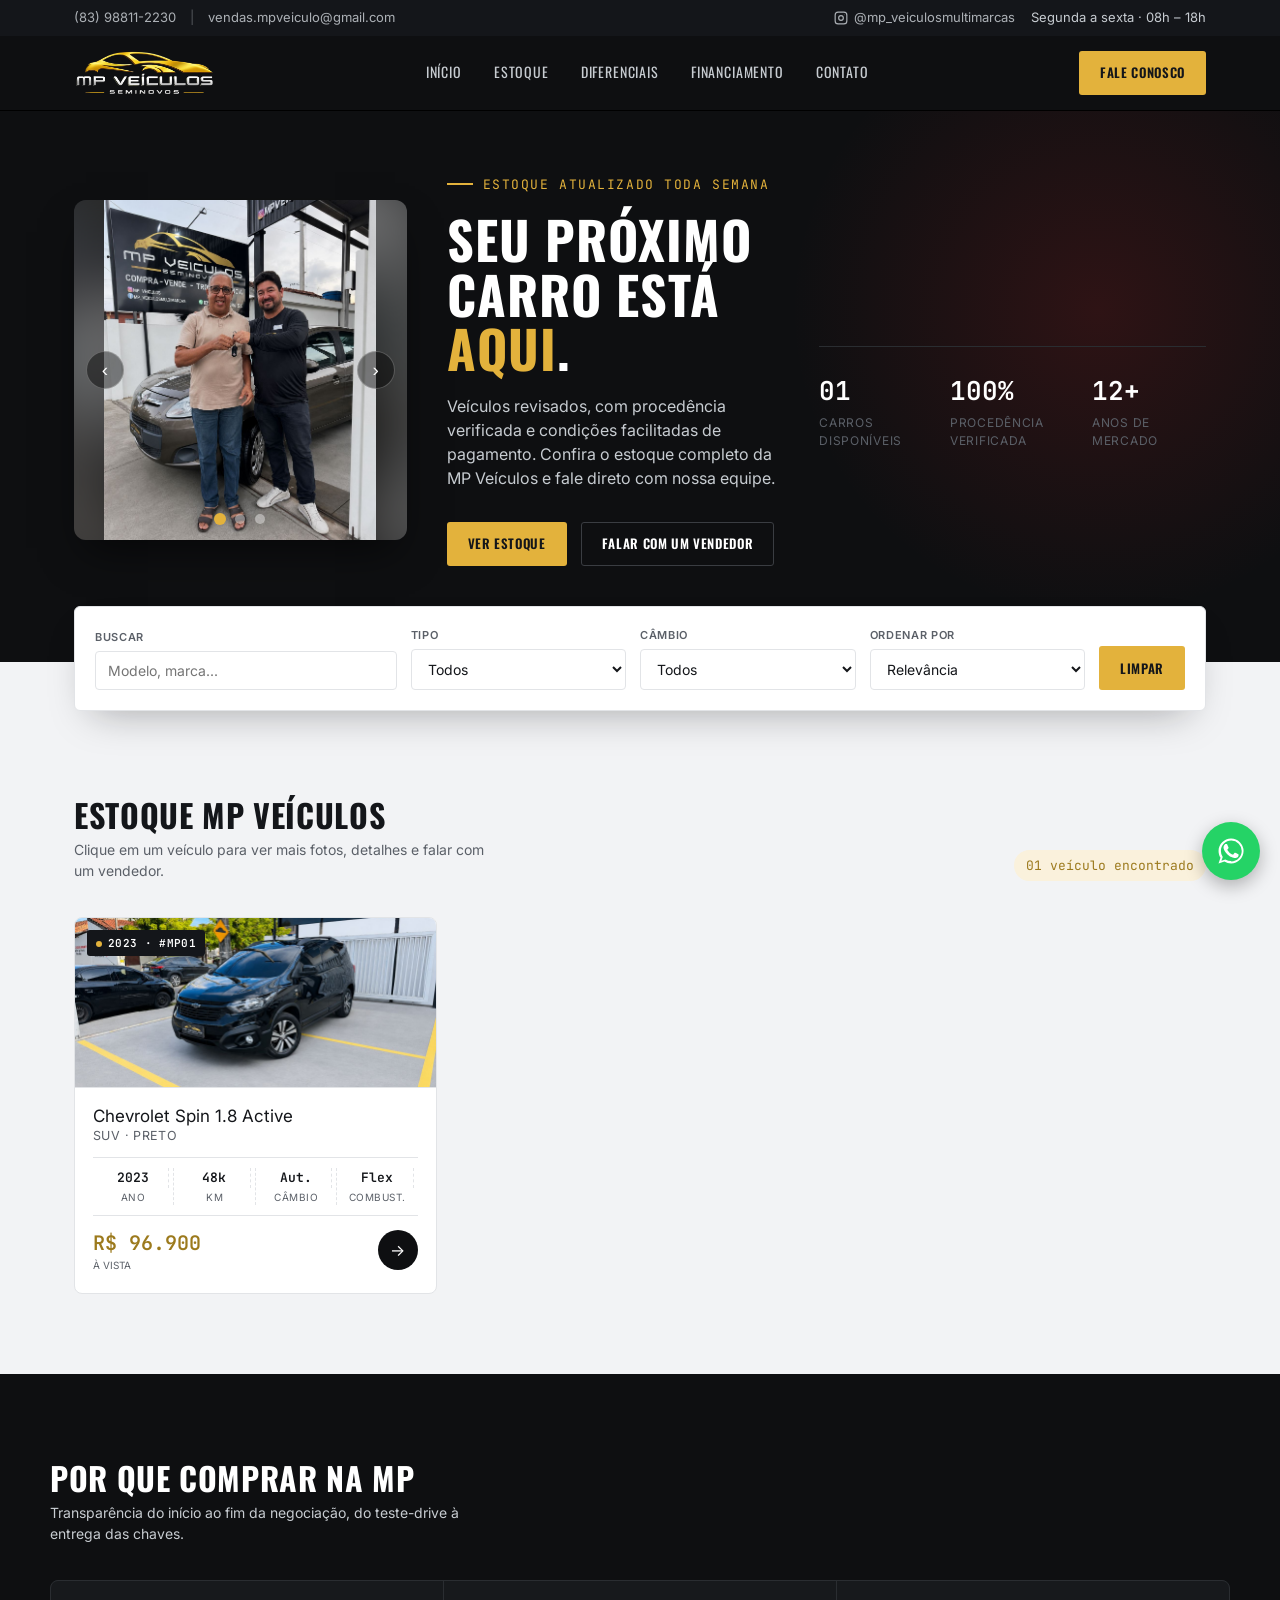
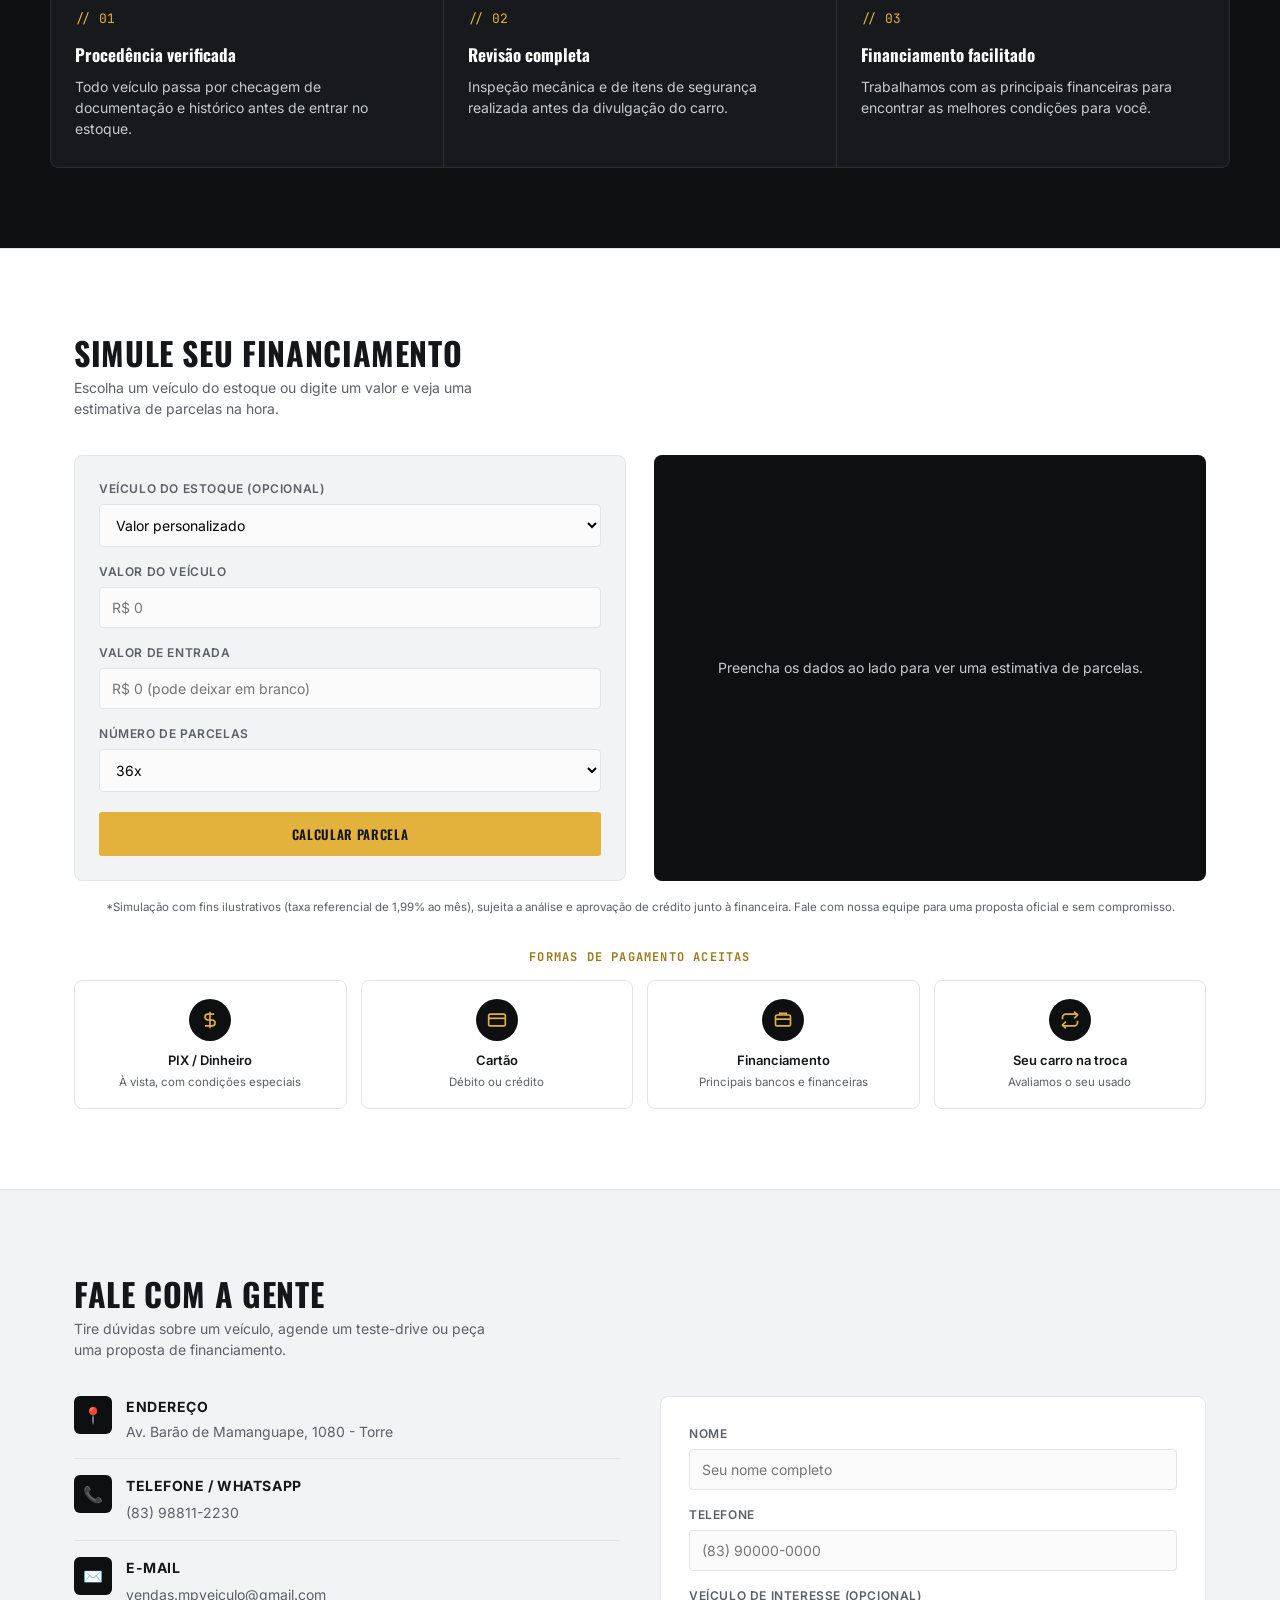
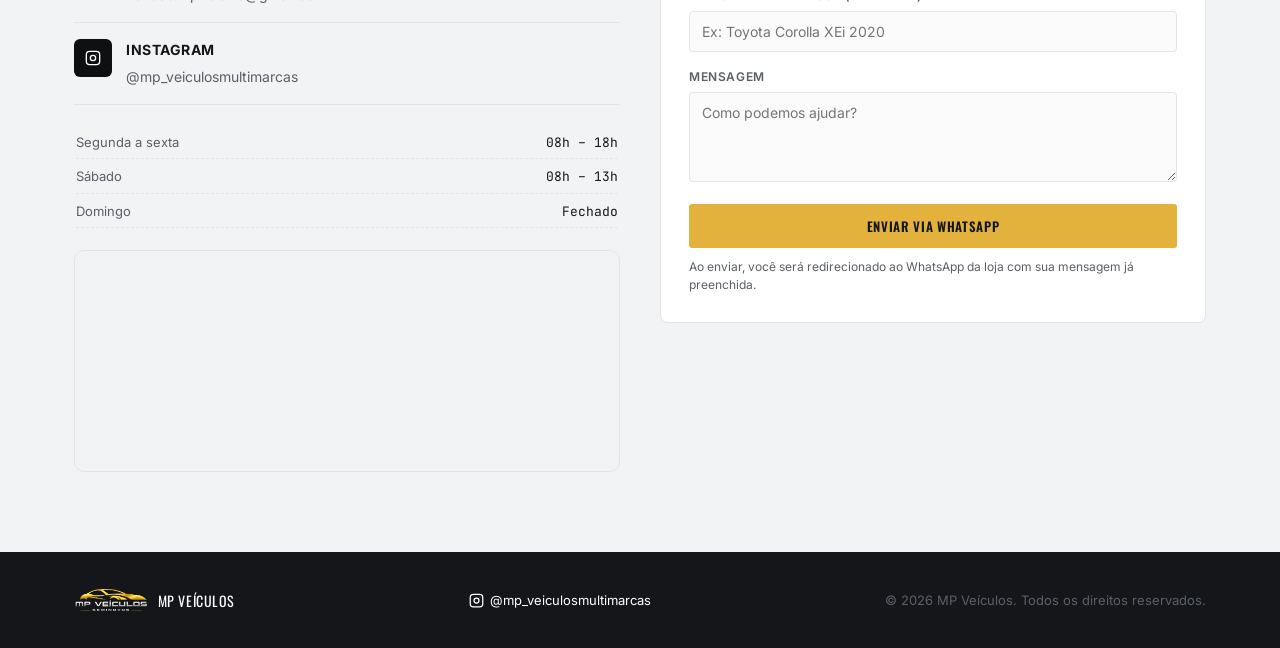
==== commit f2e4568f: "Update index.html" ====
--- a/index.html
+++ b/index.html
@@ -349,6 +349,5 @@
 
 <script src="assets/js/config.js"></script>
 <script src="assets/js/vehicles.js"></script>
-<script src="assets/js/main.js"></script>
 </body>
-</html>+</html>
